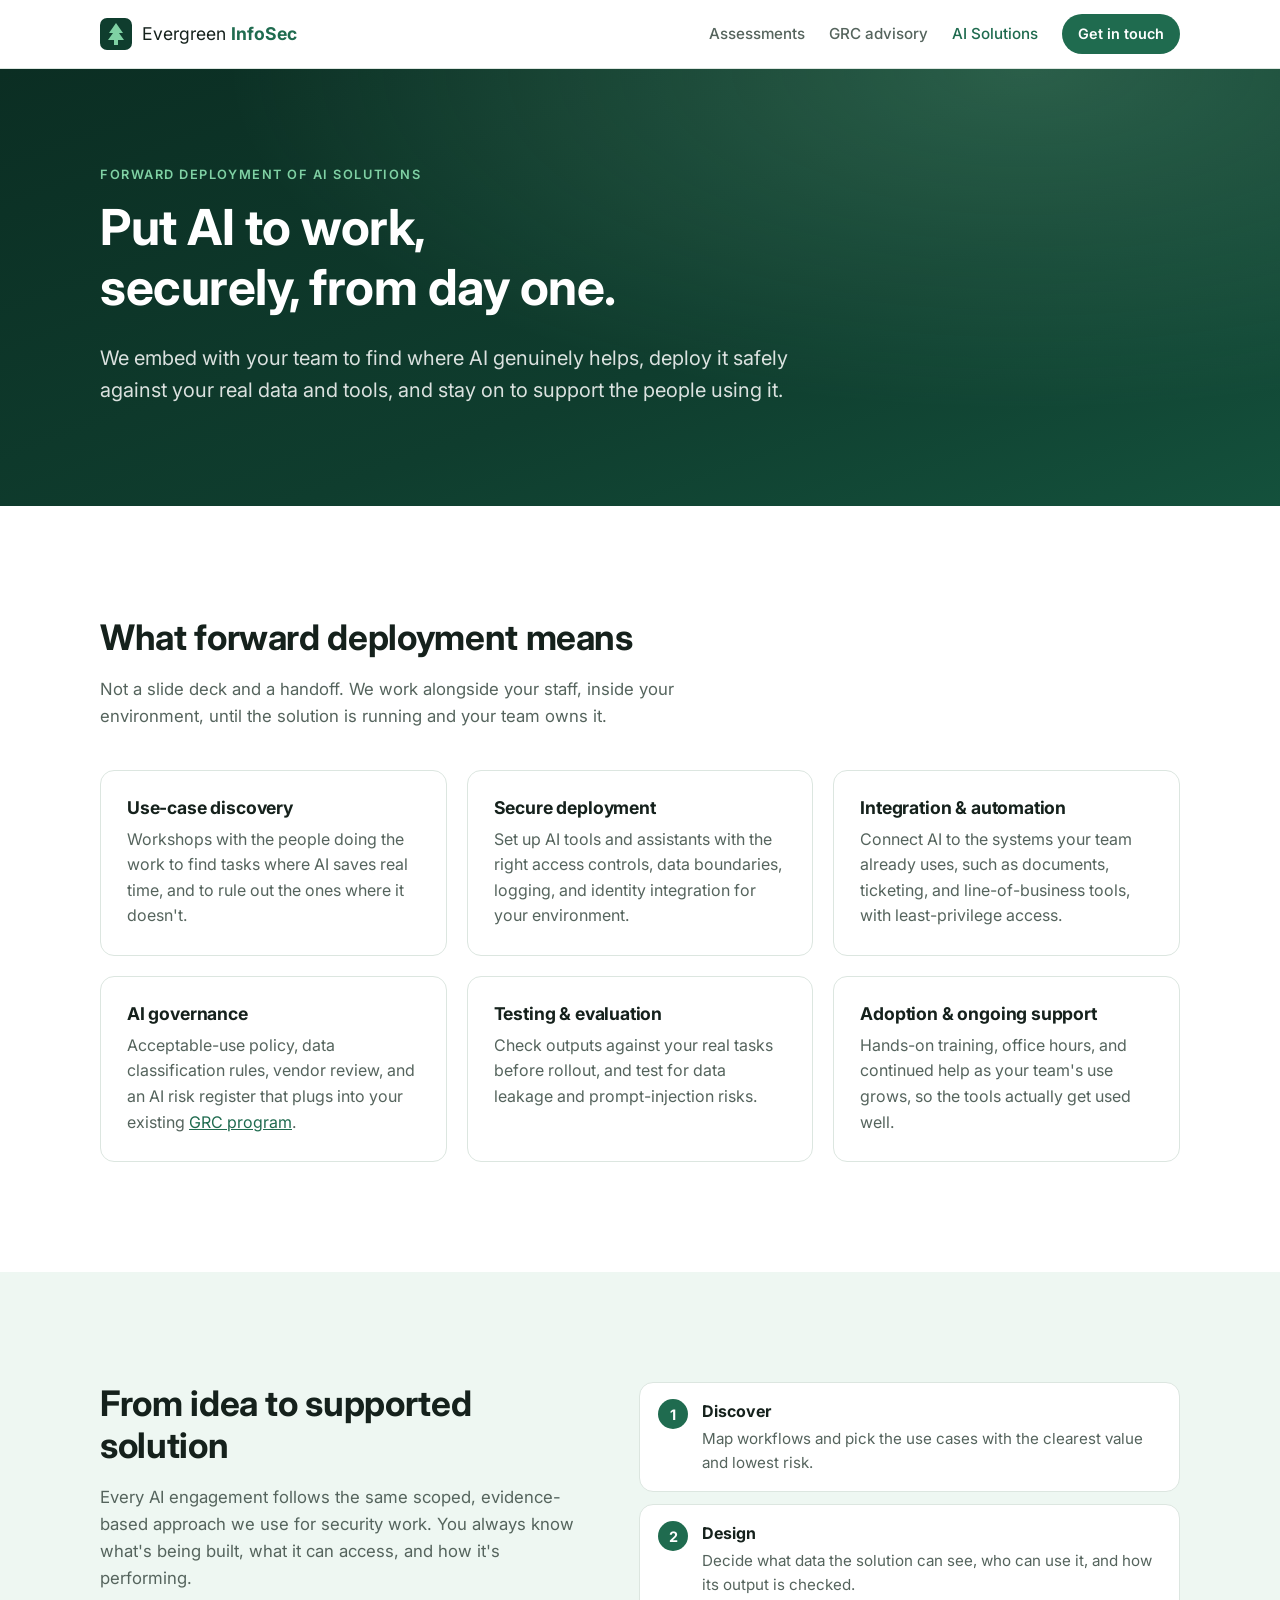
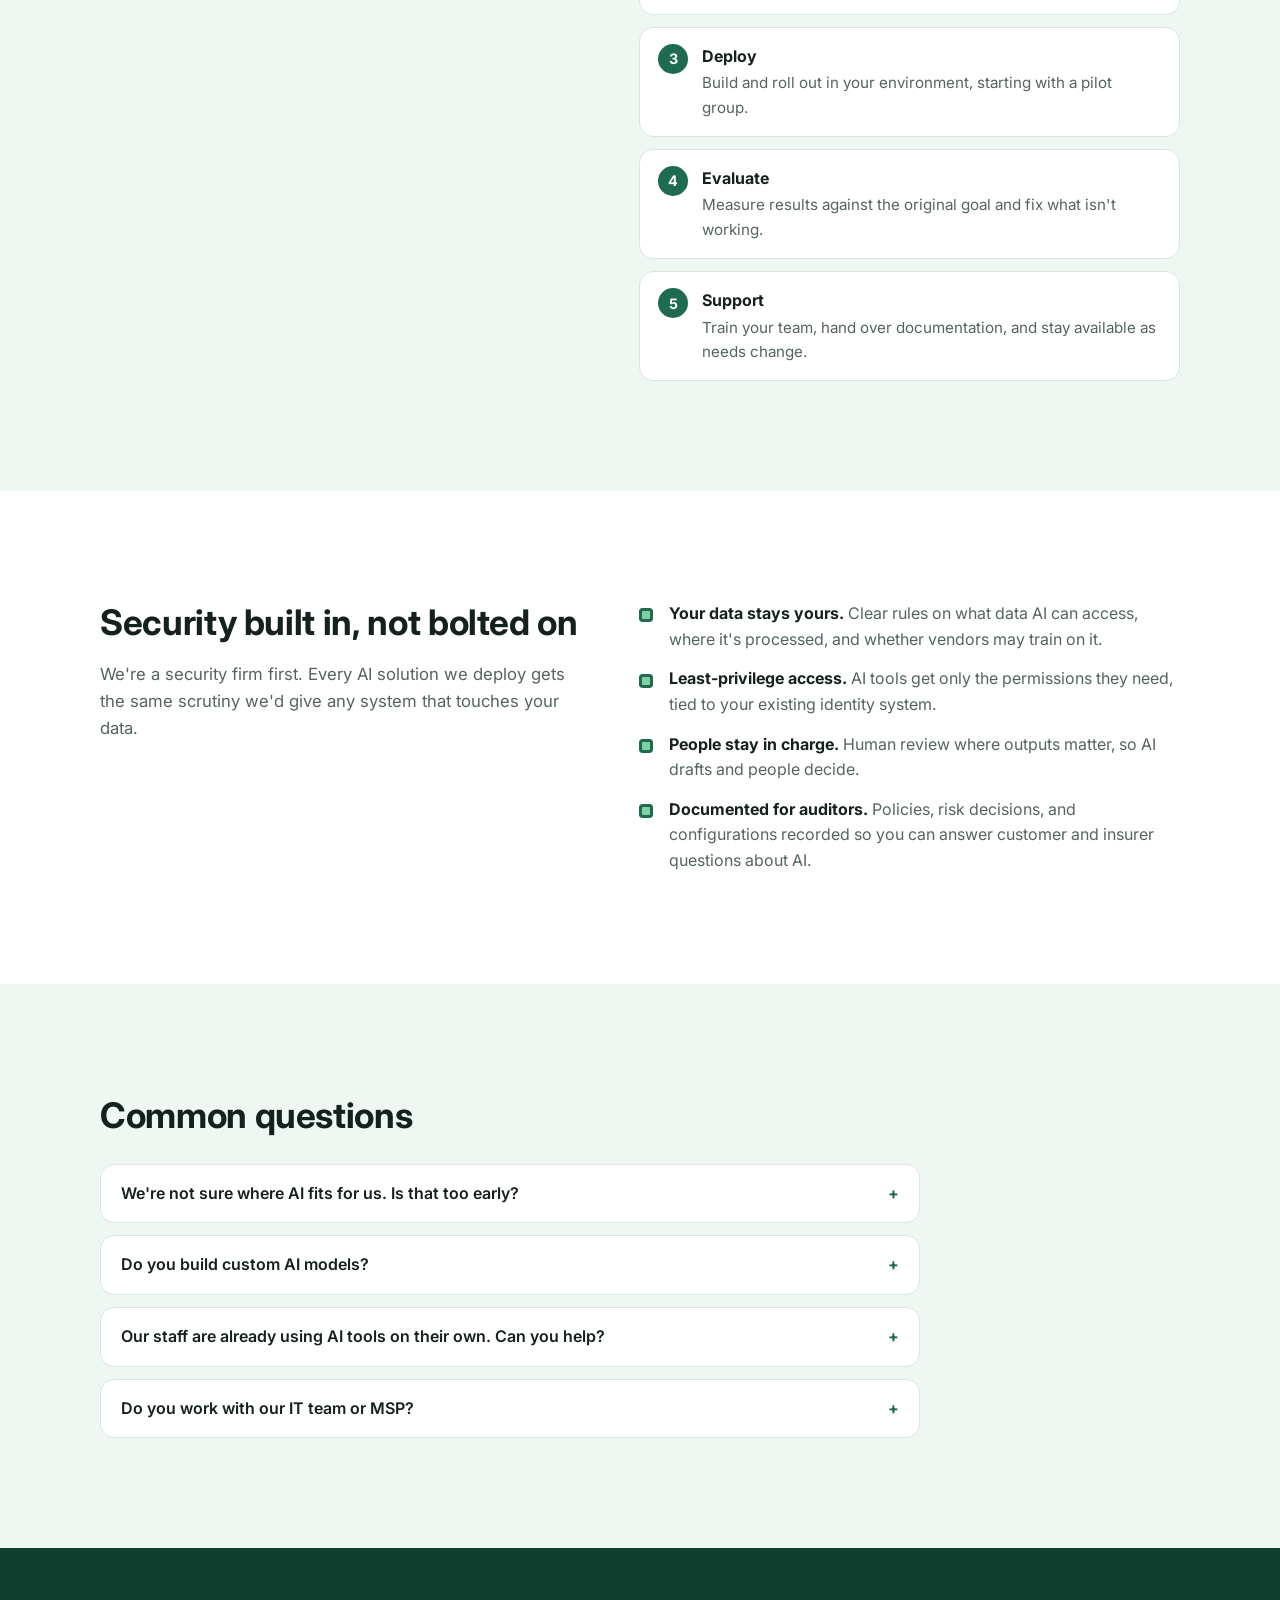
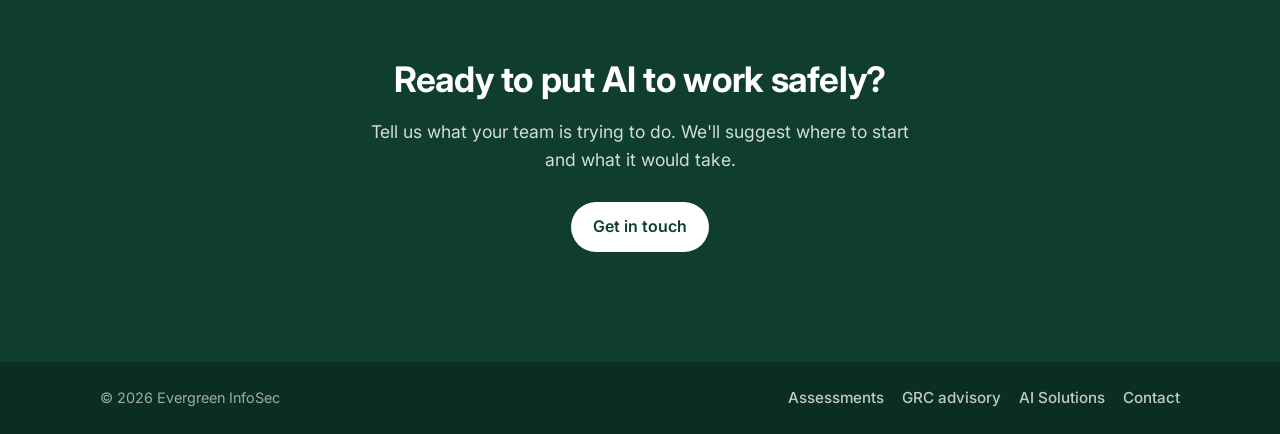
==== ai-solutions.html @ 043d30ae "Replace full-disk encryption service with AI Solutions Add ai-solutions.html (forward deployment of " ====
<!doctype html>
<html lang="en">
<head>
  <meta charset="utf-8">
  <meta name="viewport" content="width=device-width, initial-scale=1">
  <title>AI Solutions: Forward Deployment &amp; Support | Evergreen InfoSec</title>
  <meta name="description" content="Forward-deployed help to plan, deploy, and support AI solutions securely: use-case discovery, secure integration with your data and tools, AI governance, and hands-on adoption support.">
  <link rel="canonical" href="https://evergreen-infosec.com/ai-solutions.html">
  <meta property="og:title" content="AI Solutions | Evergreen InfoSec">
  <meta property="og:description" content="Put AI to work on real problems, deployed securely and governed from day one.">
  <meta property="og:url" content="https://evergreen-infosec.com/ai-solutions.html">
  <meta property="og:type" content="website">
  <link rel="icon" href="favicon.svg" type="image/svg+xml">
  <link rel="preconnect" href="https://fonts.googleapis.com">
  <link rel="preconnect" href="https://fonts.gstatic.com" crossorigin>
  <link href="https://fonts.googleapis.com/css2?family=Inter:wght@400;500;600;700&display=swap" rel="stylesheet">
  <link rel="stylesheet" href="styles.css">
</head>
<body>
  <header class="site-header">
    <div class="container nav">
      <a class="brand" href="./" aria-label="Evergreen InfoSec home">
        <img src="favicon.svg" alt="" width="32" height="32">
        <span>Evergreen <strong>InfoSec</strong></span>
      </a>
      <nav aria-label="Primary">
        <a href="assessments.html">Assessments</a>
        <a href="grc.html">GRC advisory</a>
        <a href="ai-solutions.html" aria-current="page">AI Solutions</a>
        <a class="btn btn-small" href="contact.html">Get in touch</a>
      </nav>
    </div>
  </header>

  <main>
    <section class="hero page-hero">
      <div class="container">
        <p class="eyebrow">Forward deployment of AI solutions</p>
        <h1>Put AI to work, securely, from day one.</h1>
        <p class="lede">We embed with your team to find where AI genuinely helps, deploy it safely against your real data and tools, and stay on to support the people using it.</p>
      </div>
    </section>

    <section class="section">
      <div class="container">
        <h2>What forward deployment means</h2>
        <p class="section-intro">Not a slide deck and a handoff. We work alongside your staff, inside your environment, until the solution is running and your team owns it.</p>
        <div class="grid">
          <article class="card">
            <h3>Use-case discovery</h3>
            <p>Workshops with the people doing the work to find tasks where AI saves real time, and to rule out the ones where it doesn't.</p>
          </article>
          <article class="card">
            <h3>Secure deployment</h3>
            <p>Set up AI tools and assistants with the right access controls, data boundaries, logging, and identity integration for your environment.</p>
          </article>
          <article class="card">
            <h3>Integration &amp; automation</h3>
            <p>Connect AI to the systems your team already uses, such as documents, ticketing, and line-of-business tools, with least-privilege access.</p>
          </article>
          <article class="card">
            <h3>AI governance</h3>
            <p>Acceptable-use policy, data classification rules, vendor review, and an AI risk register that plugs into your existing <a href="grc.html">GRC program</a>.</p>
          </article>
          <article class="card">
            <h3>Testing &amp; evaluation</h3>
            <p>Check outputs against your real tasks before rollout, and test for data leakage and prompt-injection risks.</p>
          </article>
          <article class="card">
            <h3>Adoption &amp; ongoing support</h3>
            <p>Hands-on training, office hours, and continued help as your team's use grows, so the tools actually get used well.</p>
          </article>
        </div>
      </div>
    </section>

    <section class="section section-alt">
      <div class="container split">
        <div>
          <h2>From idea to supported solution</h2>
          <p>Every AI engagement follows the same scoped, evidence-based approach we use for security work. You always know what's being built, what it can access, and how it's performing.</p>
        </div>
        <ol class="steps">
          <li><strong>Discover</strong><span>Map workflows and pick the use cases with the clearest value and lowest risk.</span></li>
          <li><strong>Design</strong><span>Decide what data the solution can see, who can use it, and how its output is checked.</span></li>
          <li><strong>Deploy</strong><span>Build and roll out in your environment, starting with a pilot group.</span></li>
          <li><strong>Evaluate</strong><span>Measure results against the original goal and fix what isn't working.</span></li>
          <li><strong>Support</strong><span>Train your team, hand over documentation, and stay available as needs change.</span></li>
        </ol>
      </div>
    </section>

    <section class="section">
      <div class="container split">
        <div>
          <h2>Security built in, not bolted on</h2>
          <p>We're a security firm first. Every AI solution we deploy gets the same scrutiny we'd give any system that touches your data.</p>
        </div>
        <ul class="feature-list">
          <li><strong>Your data stays yours.</strong> Clear rules on what data AI can access, where it's processed, and whether vendors may train on it.</li>
          <li><strong>Least-privilege access.</strong> AI tools get only the permissions they need, tied to your existing identity system.</li>
          <li><strong>People stay in charge.</strong> Human review where outputs matter, so AI drafts and people decide.</li>
          <li><strong>Documented for auditors.</strong> Policies, risk decisions, and configurations recorded so you can answer customer and insurer questions about AI.</li>
        </ul>
      </div>
    </section>

    <section class="section section-alt">
      <div class="container">
        <h2>Common questions</h2>
        <div class="faq" style="margin-top:28px">
          <details>
            <summary>We're not sure where AI fits for us. Is that too early?</summary>
            <p>No, that's the best time to start. Discovery is the first step, and a clear &ldquo;not yet&rdquo; for some ideas is a useful result.</p>
          </details>
          <details>
            <summary>Do you build custom AI models?</summary>
            <p>Usually that isn't needed. Most value comes from deploying proven AI tools well: connecting them to your data safely, setting the right controls, and helping people use them.</p>
          </details>
          <details>
            <summary>Our staff are already using AI tools on their own. Can you help?</summary>
            <p>Yes. We can find out what's in use, assess the risk, and give your team approved, secure options with a clear acceptable-use policy.</p>
          </details>
          <details>
            <summary>Do you work with our IT team or MSP?</summary>
            <p>Yes. Forward deployment means working inside your existing team, and we hand over documentation so your IT staff or MSP can run things day to day.</p>
          </details>
        </div>
      </div>
    </section>

    <section class="section section-cta">
      <div class="container cta">
        <h2>Ready to put AI to work safely?</h2>
        <p>Tell us what your team is trying to do. We'll suggest where to start and what it would take.</p>
        <a class="btn btn-light" href="contact.html">Get in touch</a>
      </div>
    </section>
  </main>

  <footer class="site-footer">
    <div class="container footer-inner">
      <span>&copy; <span id="year">2026</span> Evergreen InfoSec</span>
      <nav class="footer-links" aria-label="Footer">
        <a href="assessments.html">Assessments</a>
        <a href="grc.html">GRC advisory</a>
        <a href="ai-solutions.html">AI Solutions</a>
        <a href="contact.html">Contact</a>
      </nav>
    </div>
  </footer>
  <script>document.getElementById('year').textContent = new Date().getFullYear();</script>
</body>
</html>
---- styles.css ----
:root {
  --green-900: #0b2e23;
  --green-800: #0f3d2e;
  --green-600: #1f6b4f;
  --green-300: #7fd1a4;
  --green-50: #eef7f2;
  --ink: #15211c;
  --muted: #55645d;
  --line: #dce6e0;
  --bg: #ffffff;
  --radius: 14px;
  --max: 1120px;
}

* { box-sizing: border-box; }
html { scroll-behavior: smooth; }
body {
  margin: 0;
  font-family: Inter, system-ui, -apple-system, "Segoe UI", Roboto, sans-serif;
  color: var(--ink);
  background: var(--bg);
  line-height: 1.6;
  -webkit-font-smoothing: antialiased;
}
img { max-width: 100%; display: block; }
a { color: var(--green-600); }
h1, h2, h3 { line-height: 1.2; margin: 0 0 .5em; letter-spacing: -0.01em; }
h2 { font-size: clamp(1.6rem, 3vw, 2.2rem); }
h3 { font-size: 1.1rem; }
p { margin: 0 0 1em; }

.container { max-width: var(--max); margin: 0 auto; padding: 0 20px; }

/* Header */
.site-header {
  position: sticky; top: 0; z-index: 10;
  background: rgba(255,255,255,.92);
  backdrop-filter: blur(8px);
  border-bottom: 1px solid var(--line);
}
.nav { display: flex; align-items: center; justify-content: space-between; height: 68px; gap: 16px; }
.brand { display: flex; align-items: center; gap: 10px; text-decoration: none; color: var(--ink); font-size: 1.1rem; }
.brand strong { color: var(--green-600); }
nav { display: flex; align-items: center; gap: 24px; }
nav a { text-decoration: none; color: var(--muted); font-weight: 500; font-size: .95rem; }
nav a:hover { color: var(--ink); }

/* Buttons */
.btn {
  display: inline-block; padding: 12px 22px; border-radius: 999px;
  background: var(--green-600); color: #fff !important; text-decoration: none;
  font-weight: 600; transition: background .15s, transform .15s;
}
.btn:hover { background: var(--green-800); transform: translateY(-1px); }
.btn-small { padding: 8px 16px; font-size: .9rem; }
.btn-ghost { background: transparent; color: #fff !important; box-shadow: inset 0 0 0 1.5px rgba(255,255,255,.5); }
.btn-ghost:hover { background: rgba(255,255,255,.1); }
.btn-bright { background: var(--green-300); color: var(--green-900) !important; }
.btn-bright:hover { background: #a3e3bf; }
.btn-light { background: #fff; color: var(--green-800) !important; }
.btn-light:hover { background: var(--green-50); }

/* Hero */
.hero {
  background:
    radial-gradient(ellipse at 80% 0%, rgba(127,209,164,.25), transparent 55%),
    linear-gradient(160deg, var(--green-900), var(--green-800) 60%, #14513c);
  color: #fff;
  padding: clamp(72px, 12vw, 140px) 0 clamp(64px, 10vw, 120px);
}
.eyebrow { text-transform: uppercase; letter-spacing: .12em; font-size: .8rem; font-weight: 600; color: var(--green-300); }
.hero h1 { font-size: clamp(2.1rem, 5.5vw, 3.8rem); max-width: 15ch; text-wrap: balance; }
.lede { font-size: clamp(1.05rem, 1.6vw, 1.25rem); max-width: 58ch; color: rgba(255,255,255,.85); }
.hero-actions { display: flex; flex-wrap: wrap; gap: 12px; margin-top: 28px; }

/* Sections */
.section { padding: clamp(64px, 9vw, 110px) 0; }
.section-alt { background: var(--green-50); }
.section-intro { color: var(--muted); max-width: 60ch; margin-bottom: 40px; font-size: 1.05rem; }

.grid { display: grid; gap: 20px; grid-template-columns: repeat(auto-fit, minmax(280px, 1fr)); }
.grid-3 { grid-template-columns: repeat(auto-fit, minmax(250px, 1fr)); margin-top: 32px; }

.card {
  border: 1px solid var(--line); border-radius: var(--radius);
  padding: 26px; background: #fff;
  transition: border-color .15s, box-shadow .15s;
}
.card:hover { border-color: var(--green-300); box-shadow: 0 8px 24px rgba(15,61,46,.08); }
.card p { color: var(--muted); margin: 0; }
.card-accent { background: var(--green-800); border-color: var(--green-800); color: #fff; }
.card-accent p { color: rgba(255,255,255,.8); }
.card-link { display: inline-block; margin-top: 14px; color: var(--green-300); font-weight: 600; text-decoration: none; }

/* FDE */
.split { display: grid; gap: 48px; grid-template-columns: 1fr 1.1fr; align-items: start; }
.split > div p { color: var(--muted); font-size: 1.05rem; }
.steps { list-style: none; counter-reset: s; margin: 0; padding: 0; display: grid; gap: 12px; }
.steps li {
  counter-increment: s; position: relative;
  background: #fff; border: 1px solid var(--line); border-radius: var(--radius);
  padding: 16px 18px 16px 62px; display: grid; gap: 2px;
}
.steps li::before {
  content: counter(s); position: absolute; left: 18px; top: 16px;
  width: 30px; height: 30px; border-radius: 50%;
  background: var(--green-600); color: #fff; font-weight: 700; font-size: .9rem;
  display: grid; place-items: center;
}
.steps span { color: var(--muted); font-size: .95rem; }

/* Approach */
.pillar-num { color: var(--green-600); font-weight: 700; font-size: .9rem; letter-spacing: .08em; }
.pillar h3 { margin-top: 6px; }
.pillar p { color: var(--muted); }

/* CTA */
.section-cta { background: var(--green-800); color: #fff; text-align: center; }
.cta p { color: rgba(255,255,255,.82); max-width: 52ch; margin: 0 auto 28px; font-size: 1.1rem; }

/* Footer */
.site-footer { background: var(--green-900); color: rgba(255,255,255,.6); font-size: .9rem; padding: 24px 0; }
.footer-inner { display: flex; justify-content: space-between; flex-wrap: wrap; gap: 8px; }

/* Active nav link */
nav a[aria-current="page"] { color: var(--green-600); }

/* Inner-page hero */
.page-hero { padding: clamp(56px, 8vw, 96px) 0 clamp(48px, 7vw, 80px); }
.page-hero h1 { font-size: clamp(2rem, 4.5vw, 3.1rem); max-width: 20ch; }

/* Service cards on home */
.card h3 a { color: inherit; text-decoration: none; }
.card h3 a::after { content: " \2192"; color: var(--green-600); }
.card-accent h3 a::after { color: var(--green-300); }
.card-list { margin: 14px 0 0; padding-left: 18px; color: var(--muted); font-size: .95rem; }
.card-accent .card-list { color: rgba(255,255,255,.8); }
.card-list li { margin-bottom: 4px; }

/* Feature list */
.feature-list { list-style: none; padding: 0; margin: 0; display: grid; gap: 14px; }
.feature-list li { padding-left: 30px; position: relative; color: var(--muted); }
.feature-list li strong { color: var(--ink); }
.feature-list li::before {
  content: ""; position: absolute; left: 0; top: .45em;
  width: 14px; height: 14px; border-radius: 4px; background: var(--green-300);
  box-shadow: inset 0 0 0 3px var(--green-600);
}

/* Result legend (GRC) */
.legend { display: grid; gap: 12px; grid-template-columns: repeat(4, 1fr); margin-top: 28px; }
@media (max-width: 900px) { .legend { grid-template-columns: repeat(2, 1fr); } }
@media (max-width: 520px) { .legend { grid-template-columns: 1fr; } }
.legend div { border: 1px solid var(--line); border-radius: var(--radius); padding: 18px; background: #fff; }
.legend b { display: inline-block; font-size: .8rem; letter-spacing: .06em; text-transform: uppercase; padding: 3px 10px; border-radius: 999px; margin-bottom: 8px; }
.legend p { margin: 0; color: var(--muted); font-size: .95rem; }
.tag-pass { background: #dff3e8; color: #135c3d; }
.tag-fail { background: #fbe3e0; color: #8a2b1f; }
.tag-unknown { background: #fff1d6; color: #7a5300; }
.tag-attest { background: #e4ecf7; color: #234a7a; }

/* Callout */
.callout {
  border-left: 4px solid var(--green-600); background: var(--green-50);
  padding: 20px 24px; border-radius: 0 var(--radius) var(--radius) 0; margin: 28px 0 0;
}
.callout p:last-child { margin: 0; }

/* FAQ */
.faq { display: grid; gap: 12px; max-width: 820px; }
.faq details { border: 1px solid var(--line); border-radius: var(--radius); padding: 16px 20px; background: #fff; }
.faq summary { font-weight: 600; cursor: pointer; list-style: none; }
.faq summary::-webkit-details-marker { display: none; }
.faq summary::after { content: "+"; float: right; color: var(--green-600); font-weight: 700; }
.faq details[open] summary::after { content: "\2212"; }
.faq details p { color: var(--muted); margin: 12px 0 0; }

/* Contact */
.contact-grid { display: grid; gap: 40px; grid-template-columns: 1.2fr 1fr; align-items: start; }
.contact-box { border: 1px solid var(--line); border-radius: var(--radius); padding: 28px; background: var(--green-50); }
.contact-box .btn { margin-top: 8px; }

/* Footer nav */
.footer-links { display: flex; gap: 18px; flex-wrap: wrap; }
.footer-links a { color: rgba(255,255,255,.75); text-decoration: none; }
.footer-links a:hover { color: #fff; }

a:focus-visible, .btn:focus-visible, summary:focus-visible { outline: 3px solid var(--green-300); outline-offset: 2px; }

@media (max-width: 760px) {
  .nav { height: auto; flex-wrap: wrap; padding-top: 12px; padding-bottom: 12px; row-gap: 8px; }
  .site-header nav { width: 100%; flex-wrap: wrap; gap: 6px 18px; }
  .site-header nav a { white-space: nowrap; font-size: .92rem; }
  .site-header nav .btn-small { background: none; padding: 0; color: var(--green-600) !important; font-weight: 600; transform: none; }
  .split, .contact-grid { grid-template-columns: 1fr; gap: 28px; }
}
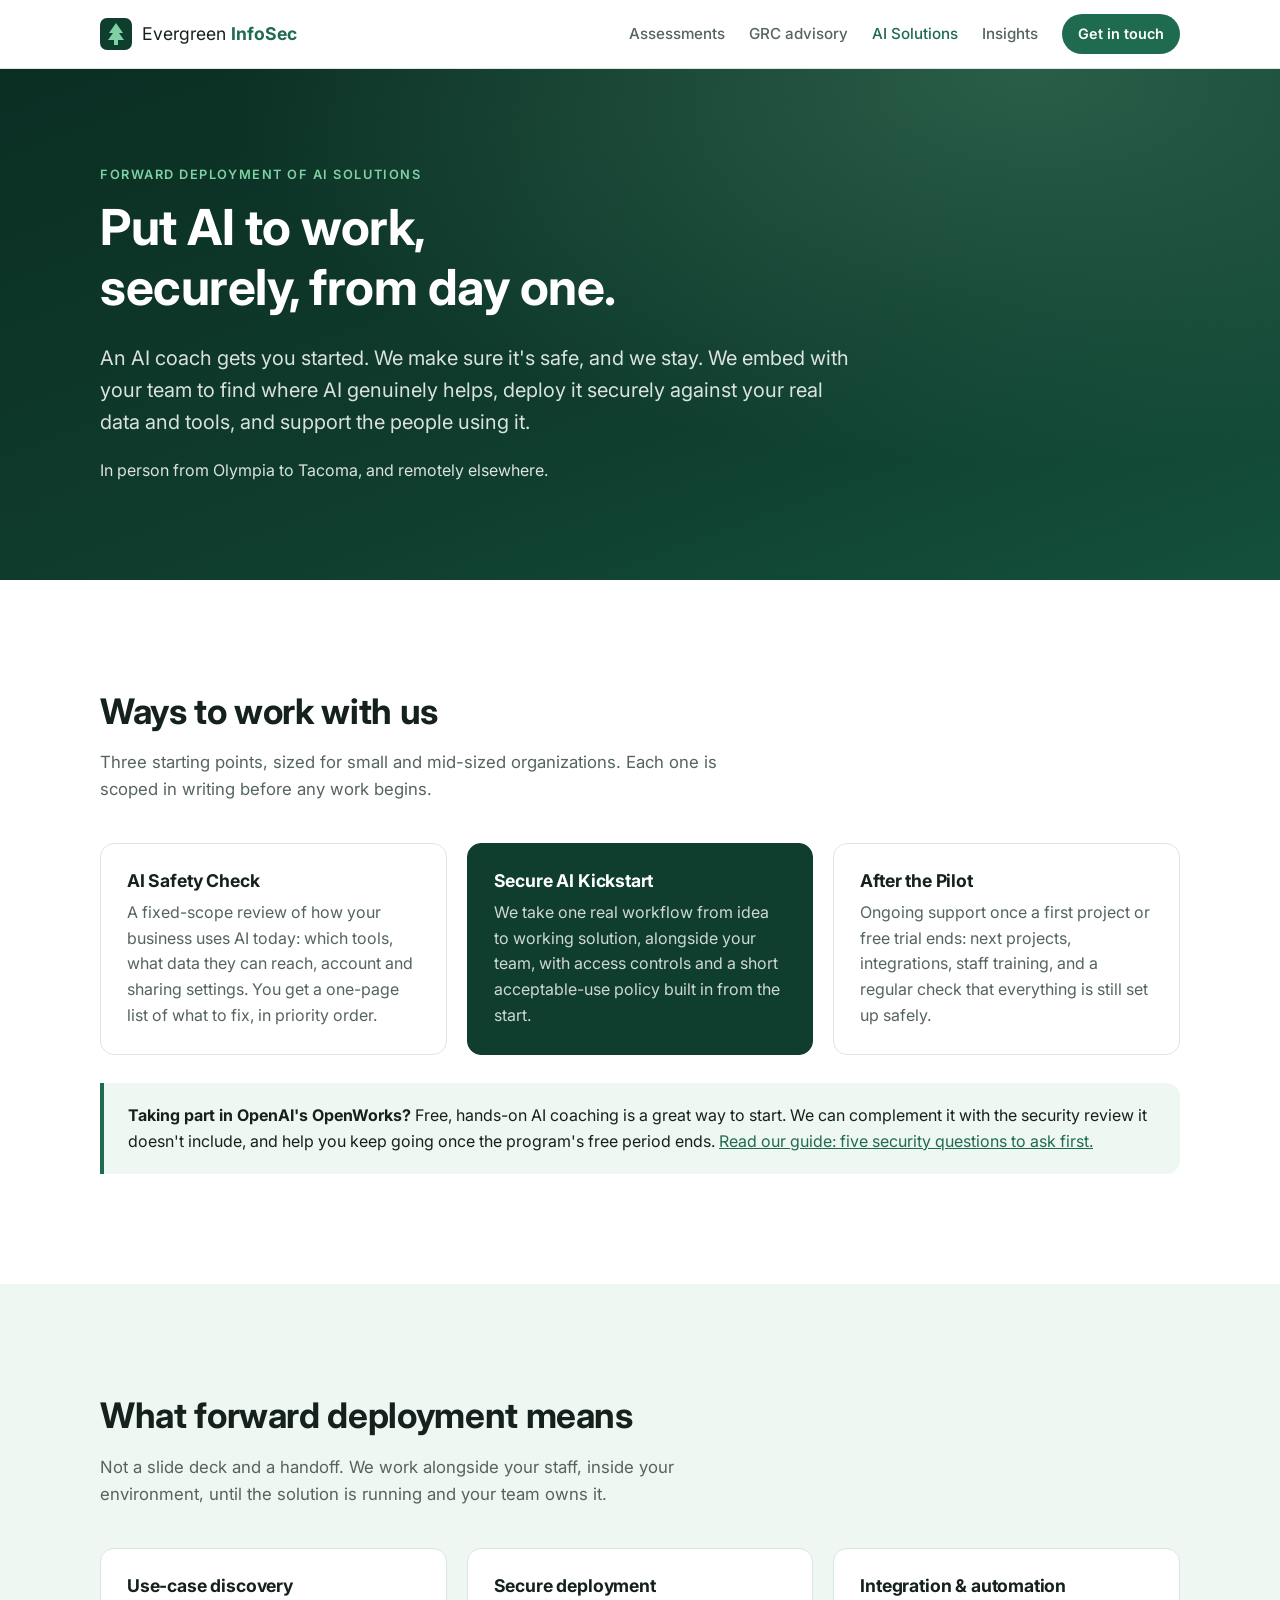
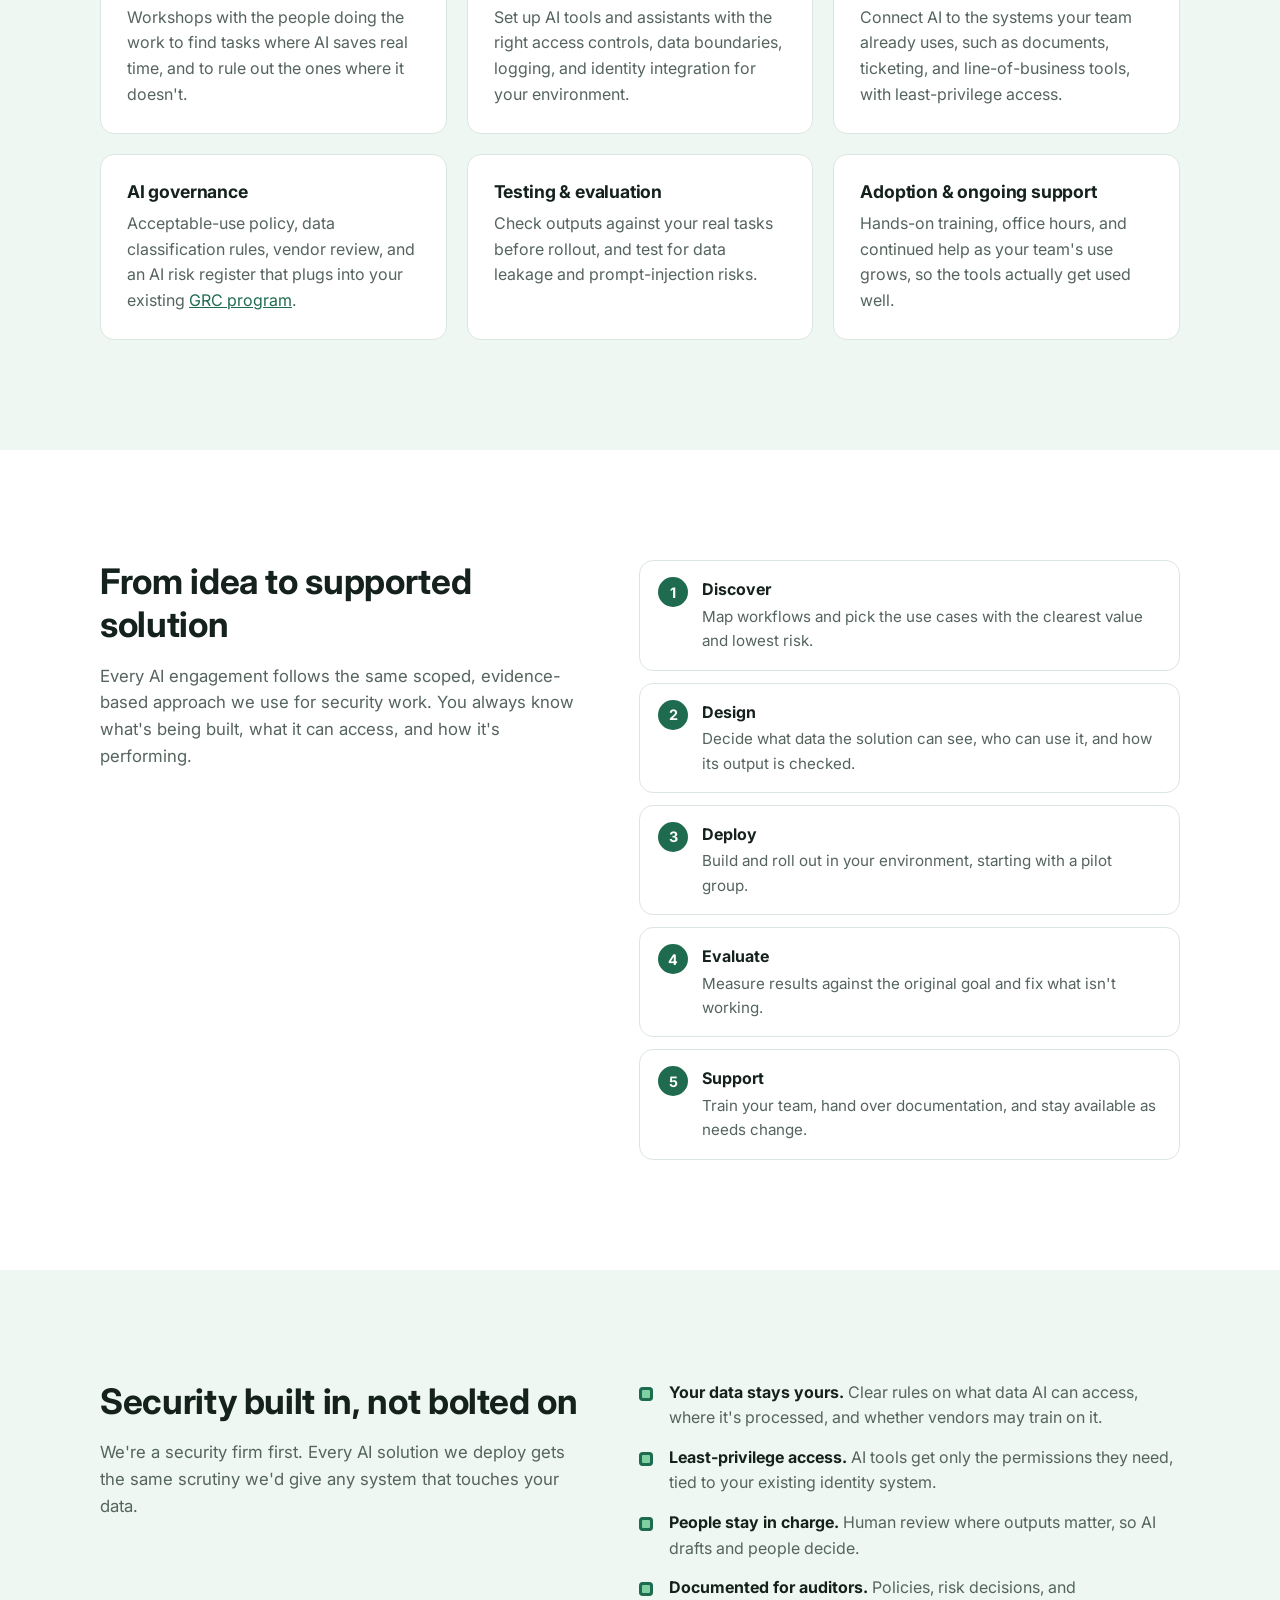
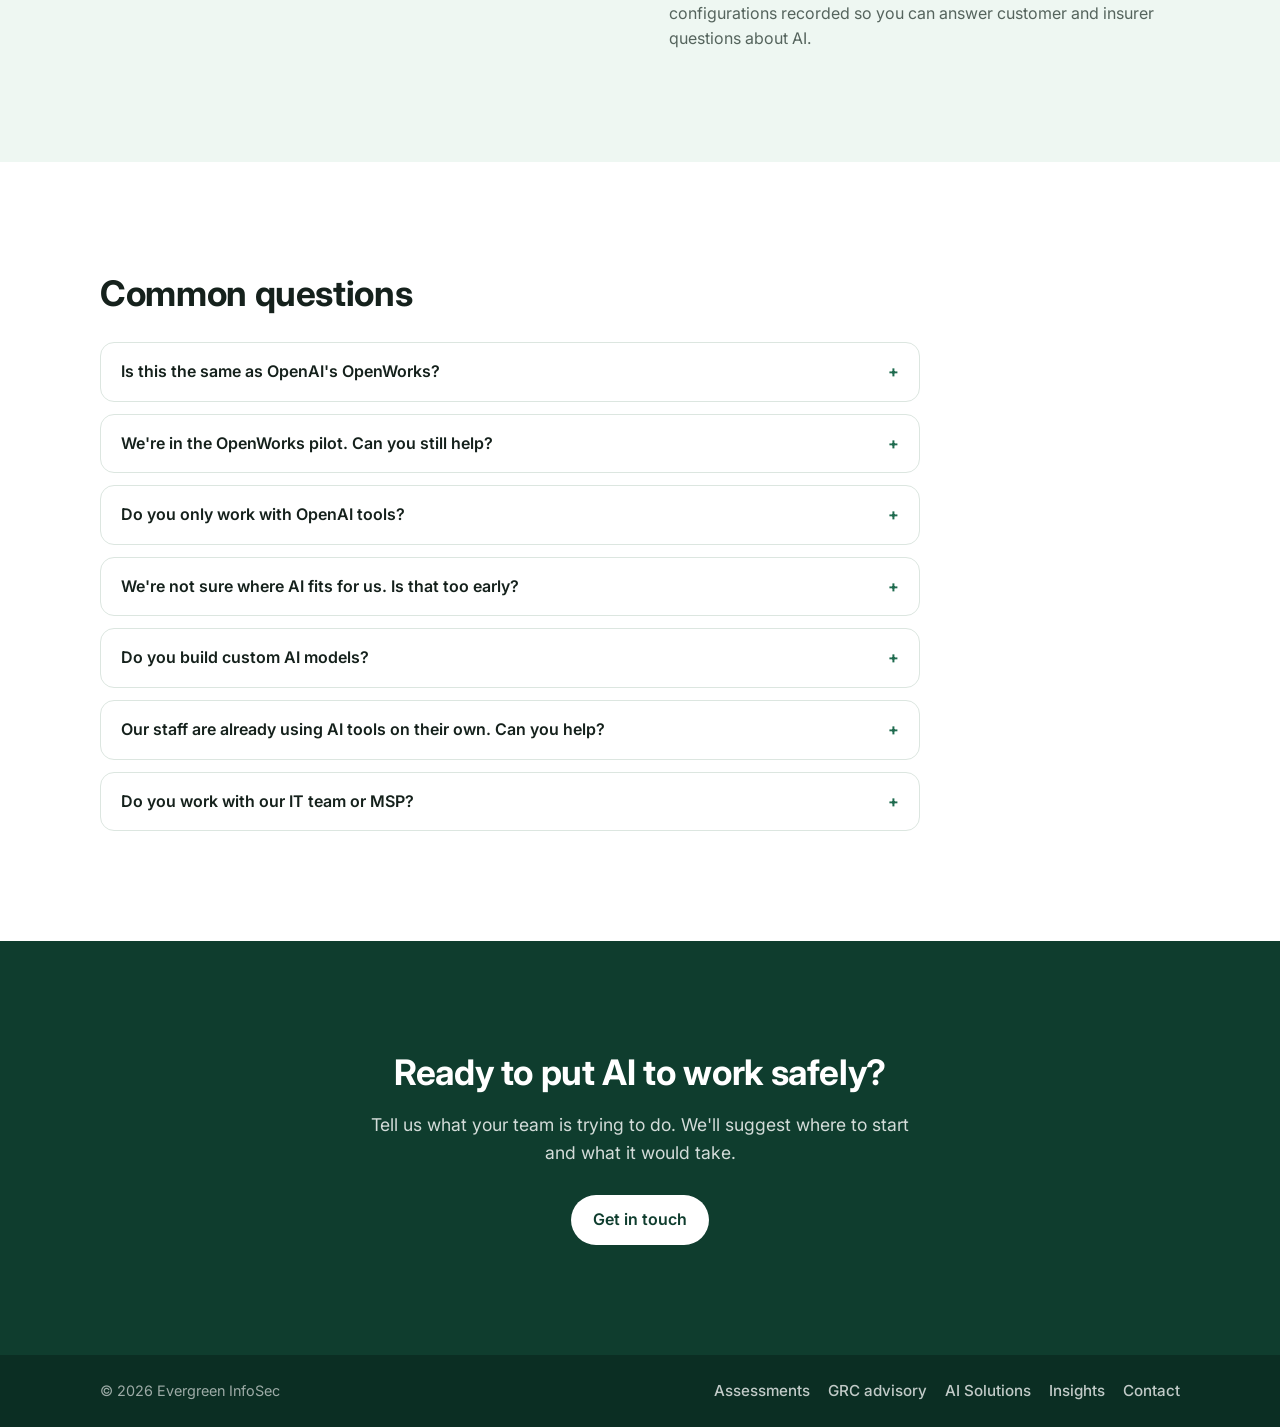
==== commit 0eea15bd: "Add OpenWorks article, Insights page, and AI Solutions offers Co-Authored-By: Claude Fable 5.2 <nore" ====
--- a/ai-solutions.html
+++ b/ai-solutions.html
@@ -27,6 +27,7 @@
         <a href="assessments.html">Assessments</a>
         <a href="grc.html">GRC advisory</a>
         <a href="ai-solutions.html" aria-current="page">AI Solutions</a>
+        <a href="insights.html">Insights</a>
         <a class="btn btn-small" href="contact.html">Get in touch</a>
       </nav>
     </div>
@@ -37,11 +38,36 @@
       <div class="container">
         <p class="eyebrow">Forward deployment of AI solutions</p>
         <h1>Put AI to work, securely, from day one.</h1>
-        <p class="lede">We embed with your team to find where AI genuinely helps, deploy it safely against your real data and tools, and stay on to support the people using it.</p>
+        <p class="lede">An AI coach gets you started. We make sure it's safe, and we stay. We embed with your team to find where AI genuinely helps, deploy it securely against your real data and tools, and support the people using it.</p>
+        <p class="lede" style="font-size:1rem;margin-top:12px">In person from Olympia to Tacoma, and remotely elsewhere.</p>
       </div>
     </section>
 
     <section class="section">
+      <div class="container">
+        <h2>Ways to work with us</h2>
+        <p class="section-intro">Three starting points, sized for small and mid-sized organizations. Each one is scoped in writing before any work begins.</p>
+        <div class="grid">
+          <article class="card">
+            <h3>AI Safety Check</h3>
+            <p>A fixed-scope review of how your business uses AI today: which tools, what data they can reach, account and sharing settings. You get a one-page list of what to fix, in priority order.</p>
+          </article>
+          <article class="card card-accent">
+            <h3>Secure AI Kickstart</h3>
+            <p>We take one real workflow from idea to working solution, alongside your team, with access controls and a short acceptable-use policy built in from the start.</p>
+          </article>
+          <article class="card">
+            <h3>After the Pilot</h3>
+            <p>Ongoing support once a first project or free trial ends: next projects, integrations, staff training, and a regular check that everything is still set up safely.</p>
+          </article>
+        </div>
+        <div class="callout">
+          <p><strong>Taking part in OpenAI's OpenWorks?</strong> Free, hands-on AI coaching is a great way to start. We can complement it with the security review it doesn't include, and help you keep going once the program's free period ends. <a href="openworks-security-questions.html">Read our guide: five security questions to ask first.</a></p>
+        </div>
+      </div>
+    </section>
+
+    <section class="section section-alt">
       <div class="container">
         <h2>What forward deployment means</h2>
         <p class="section-intro">Not a slide deck and a handoff. We work alongside your staff, inside your environment, until the solution is running and your team owns it.</p>
@@ -74,7 +100,7 @@
       </div>
     </section>
 
-    <section class="section section-alt">
+    <section class="section">
       <div class="container split">
         <div>
           <h2>From idea to supported solution</h2>
@@ -90,7 +116,7 @@
       </div>
     </section>
 
-    <section class="section">
+    <section class="section section-alt">
       <div class="container split">
         <div>
           <h2>Security built in, not bolted on</h2>
@@ -105,10 +131,22 @@
       </div>
     </section>
 
-    <section class="section section-alt">
+    <section class="section">
       <div class="container">
         <h2>Common questions</h2>
         <div class="faq" style="margin-top:28px">
+          <details>
+            <summary>Is this the same as OpenAI's OpenWorks?</summary>
+            <p>No. OpenWorks is OpenAI's program that funds free AI coaching for eligible small businesses. We're an independent security firm, not affiliated with OpenAI. Our work is similar in spirit, hands-on and alongside your team, with security and governance built in.</p>
+          </details>
+          <details>
+            <summary>We're in the OpenWorks pilot. Can you still help?</summary>
+            <p>Yes. The two fit together well. Your OpenWorks Partner helps you get a first project working; we can review how it's set up, and support you once the free period ends.</p>
+          </details>
+          <details>
+            <summary>Do you only work with OpenAI tools?</summary>
+            <p>No. We work with the AI tools that fit your business and the systems you already run, and we'll tell you plainly when a different tool is the better choice.</p>
+          </details>
           <details>
             <summary>We're not sure where AI fits for us. Is that too early?</summary>
             <p>No, that's the best time to start. Discovery is the first step, and a clear &ldquo;not yet&rdquo; for some ideas is a useful result.</p>
@@ -145,6 +183,7 @@
         <a href="assessments.html">Assessments</a>
         <a href="grc.html">GRC advisory</a>
         <a href="ai-solutions.html">AI Solutions</a>
+        <a href="insights.html">Insights</a>
         <a href="contact.html">Contact</a>
       </nav>
     </div>
--- a/styles.css
+++ b/styles.css
@@ -194,3 +194,20 @@
   .site-header nav .btn-small { background: none; padding: 0; color: var(--green-600) !important; font-weight: 600; transform: none; }
   .split, .contact-grid { grid-template-columns: 1fr; gap: 28px; }
 }
+
+/* Homepage notice strip */
+.notice { background: var(--green-50); border-bottom: 1px solid var(--line); padding: 14px 0; font-size: .97rem; color: var(--ink); }
+.notice a { font-weight: 600; white-space: nowrap; }
+
+/* Articles */
+.prose { max-width: 760px; }
+.prose p, .prose li { font-size: 1.05rem; color: #2b3a33; }
+.prose h2 { margin-top: 1.8em; font-size: clamp(1.4rem, 2.4vw, 1.75rem); }
+.prose h3 { margin-top: 1.5em; font-size: 1.15rem; }
+.prose ul { padding-left: 22px; margin: 0 0 1.2em; }
+.prose li { margin-bottom: .5em; }
+.prose .callout { margin: 28px 0; }
+.fine-print { font-size: .9rem !important; color: var(--muted) !important; border-top: 1px solid var(--line); padding-top: 18px; margin-top: 36px; }
+.post-date { font-size: .82rem; text-transform: uppercase; letter-spacing: .08em; color: var(--green-600) !important; font-weight: 600; margin-bottom: 8px !important; }
+.card .post-date + h3 { line-height: 1.35; }
+.card .post-date ~ p:last-child { margin-top: 10px; }
